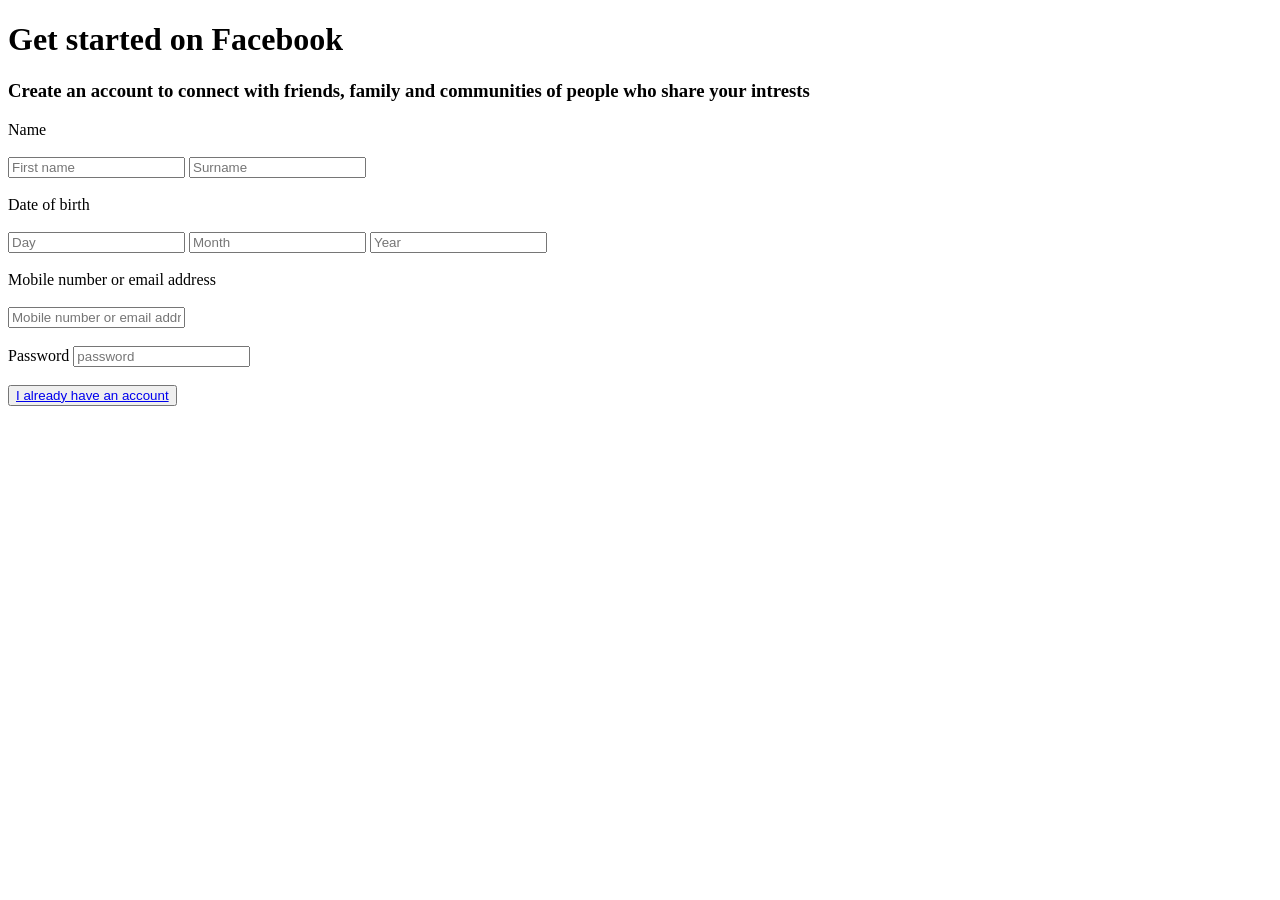
==== createnewaccount.html @ af68011d "Initial commit" ====
<!DOCTYPE html>
<html lang="en">
<head>
    <meta charset="UTF-8">
    <meta name="viewport" content="width=device-width, initial-scale=1.0">
    <title>Document</title>
</head>
<body>
    <h1>Get started on Facebook</h1>
    <h3>Create an account to connect with friends, family and communities of people who share your intrests</h3>
    <label for="">Name</label> <br> <br>
    <input type="text" placeholder="First name">
    <input type="text" placeholder="Surname"> <br> <br>
    <label for="">Date of birth</label> <br> <br>
    <input type="text" placeholder="Day">
    <input type="text" placeholder="Month">
    <input type="text" placeholder="Year"> <br> <br>
    <label for="">Mobile number or email address</label> <br> <br>
    <input type="text" placeholder="Mobile number or email address"> <br> <br>
    <label for="">Password</label> 
    <input type="password" placeholder="password"> <br> <br>

<button><a href="./signin.html">I already have an account</a></button>
</body>
</html>
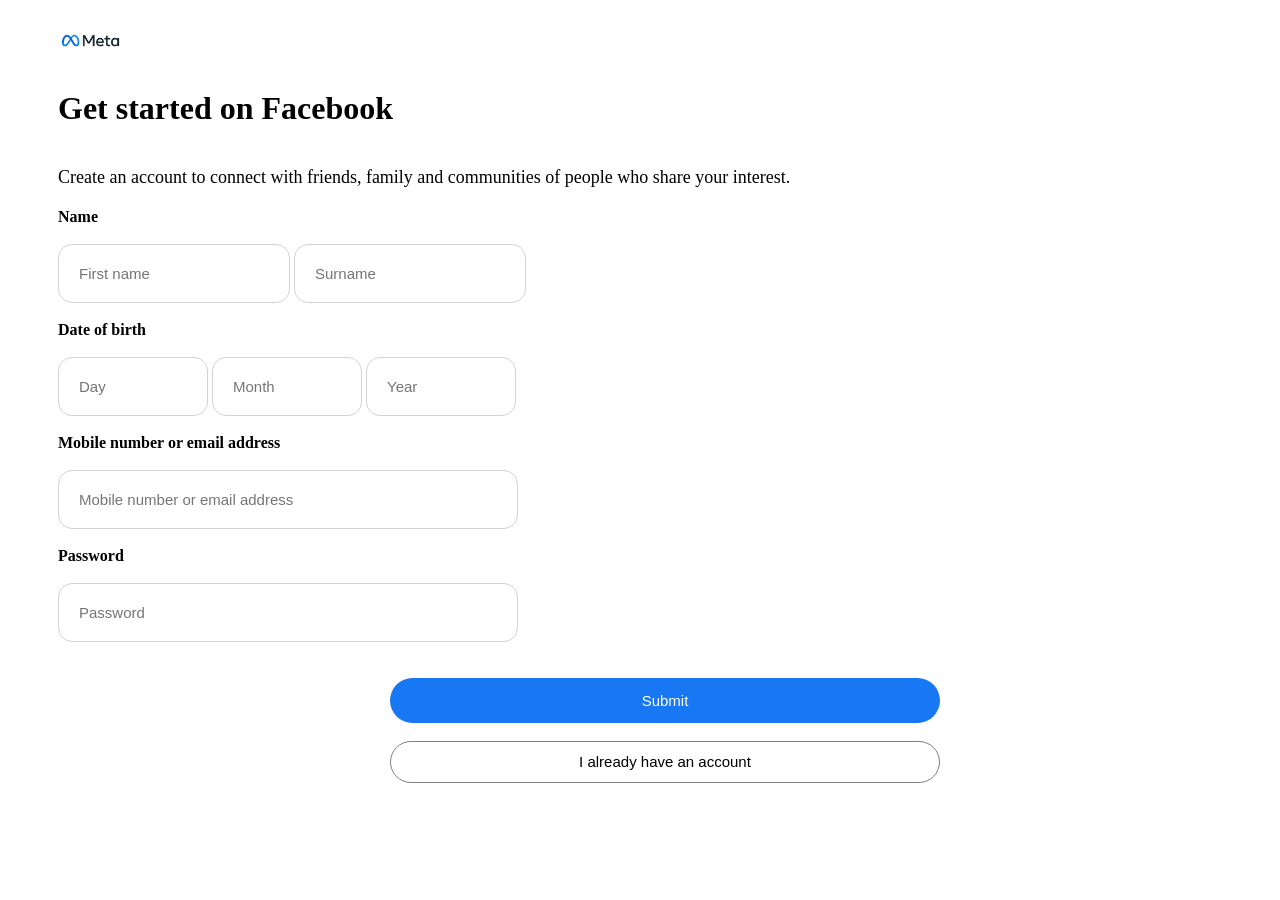
==== commit d10c8c06: "Add initial HTML structure and CSS styles for portfolio website - Created index.html with personal i" ====
--- a/createnewaccount.html
+++ b/createnewaccount.html
@@ -4,22 +4,26 @@
     <meta charset="UTF-8">
     <meta name="viewport" content="width=device-width, initial-scale=1.0">
     <title>Document</title>
+    <link rel="stylesheet" href="style.css">
 </head>
 <body>
-    <h1>Get started on Facebook</h1>
-    <h3>Create an account to connect with friends, family and communities of people who share your intrests</h3>
-    <label for="">Name</label> <br> <br>
-    <input type="text" placeholder="First name">
-    <input type="text" placeholder="Surname"> <br> <br>
-    <label for="">Date of birth</label> <br> <br>
-    <input type="text" placeholder="Day">
-    <input type="text" placeholder="Month">
-    <input type="text" placeholder="Year"> <br> <br>
-    <label for="">Mobile number or email address</label> <br> <br>
-    <input type="text" placeholder="Mobile number or email address"> <br> <br>
-    <label for="">Password</label> 
-    <input type="password" placeholder="password"> <br> <br>
-
-<button><a href="./signin.html">I already have an account</a></button>
+    <form action="" class="create-form">
+    <img src="./images/meta icon 2.png" alt="" class="img-but">
+    <h1 class="get-started">Get started on Facebook</h1>
+    <h3 class="body-create">Create an account to connect with friends, family and communities of people who share your interest.</h3>
+    <label for="" class="bodyhead">Name</label> <br> <br>
+    <input type="text" placeholder="First name" class="fillin-box">
+    <input type="text" placeholder="Surname" class="fillin-box"> <br> <br>
+    <label for="" class="bodyhead">Date of birth</label> <br> <br>
+    <input type="text" placeholder="Day" class="datefillin-box">
+    <input type="text" placeholder="Month"class="datefillin-box">
+    <input type="text" placeholder="Year" class="datefillin-box"> <br> <br>
+    <label for="" class="bodyhead">Mobile number or email address</label> <br> <br>
+    <input type="text" placeholder="Mobile number or email address" class="emailfillin-box"> <br> <br>
+    <label for="" class="bodyhead">Password</label> <br> <br>
+    <input type="password" placeholder="Password" class="password"> <br> <br> <br>
+<center><button type="submit" class="submit"><a href="./signin.html" class="submit-link">Submit</a></button></center> <br>
+<center><button type="submit" class="haveacc"><a href="./signin.html" class="haveacc-link">I already have an account</a></button></center>
+</form>
 </body>
 </html>
--- a/style.css
+++ b/style.css
@@ -0,0 +1,234 @@
+.header{
+    font-family: 'Segoe UI' ;
+    width: 100%;
+    padding: 20px 0 20px 0;
+    box-sizing: border-box;
+}
+.header {
+    margin: 0;
+    font-size: large;
+    font-weight: 500;
+    text-align: left;
+    padding-left: 0px;
+}
+img{
+    width: 100px;
+    height: auto;
+}
+.divider{
+    border: none;
+    border-top: 1px solid #ddd;
+    margin: 10px 0;
+}
+.login-form{
+    width: 550px;
+    margin: 0 auto;
+    display: flex;
+    flex-direction: column;
+}
+.login-input{
+    padding: 20px;
+    margin-bottom: auto;
+    font-size: 15px;
+    font-weight: 500;
+    border: 1px solid lightgray;
+    border-radius: 10px;
+    box-sizing: border-box;
+}
+.login-input:hover{
+    border-color: grey;
+}
+.login-button{
+    padding: 14px;
+    background-color: #1877f2;
+    color: white ;
+    border: none;
+    border-radius: 25px;
+    cursor: pointer;
+}
+.login-button:hover{
+    background-color: #166fe5;
+}
+.forgotten-password{
+    background-color: white;
+    color: black;
+    font-family: 'Segoe UI';
+    font-weight: 500;
+    font-size: medium;
+    width: 550px;
+    padding: 12px;
+    border: 0px solid transparent;
+    border-radius: 25px;
+    transition: o.3s;
+    cursor: pointer;
+    box-sizing: border-box;
+}
+.forgotten-password:hover{
+border-color: #ddd;
+background-color: #f0f2f5;
+}
+.login-link{
+    color: white;
+    font-size: 15px;
+    text-decoration: none;
+}
+.create-link{ 
+    color: #1877f2;
+    font-size: 15px;
+    text-decoration: none;
+}
+.create-button{
+    width: 550px;
+    padding: 12px;
+    background-color: white;
+    color: #1877f2;
+    border: 1px solid ;
+    border-radius: 25px;
+    font-size: medium;
+    font-weight: medium;
+    cursor: pointer;
+    margin: 10px auto 0 auto 0;
+    display: block;
+    text-align: center;
+    transition: 0.3s;
+}
+.create-button:hover{
+    background-color: #e8eef4;
+    border-color: #1877f2;
+}
+.img-but{
+    width: 65px;
+    height: auto;
+    align-items: center;
+}
+.divider-div{
+    border: #ddd;
+    border-top: 1px solid #ddd;
+    margin: 10px 0;
+
+}
+.get-started{
+    font-family: 'Segoe UI' ;
+    width: 100%;
+    padding: 20px 0 20px 0;
+    box-sizing: border-box;
+    margin: 0;
+    font-size: xx-large;
+    font-weight: 600;
+    text-align: left;
+    padding-left: 0px;
+}
+.body-create{
+    font-family: 'Segoe UI' ;
+    width: 100%;
+    padding: 20px 0 20px 0;
+    box-sizing: border-box;
+    margin: 0;
+    font-size: large;
+    font-weight: 400;
+    text-align: left;
+    padding-left: 0px;
+}
+.fillin-box{
+    width: 100;
+    padding: 20px;
+    margin-bottom: auto;
+    font-size: 15px;
+    font-weight: 500;
+    border: 1px solid lightgray;
+    border-radius: 14px;
+    box-sizing: border-box;
+}
+.fillin-box:hover{
+    background-color:white;
+    border-color: black;
+}
+.bodyhead{
+    font-family: 'Segoe UI' ;
+    width: 100%;
+    padding: 20px 0 20px 0;
+    box-sizing: border-box;
+    margin: 0;
+    font-size: medium;
+    font-weight: bolder;
+    text-align: left;
+    padding-left: 0px;
+}
+.haveacc{
+    width: 550px;
+    padding: 11px;
+    background-color: white;
+    color: grey;
+    border: 1px solid ;
+    border-radius: 25px;
+    font-size: medium;
+    font-weight: medium;
+    cursor: pointer;
+    margin: 10px auto 0 auto 0;
+    display: block;
+    text-align: center;
+    transition: 0.3s;
+    text-decoration: none;
+
+}
+.haveacc:hover{
+    background-color: #e8eef4;
+    border-color: grey;
+}
+.haveacc-link{
+    color: black;
+    font-size: 15px;
+    text-decoration: none;
+}
+.emailfillin-box{
+    width: 460px;
+    padding: 20px;
+    margin-bottom: auto;
+    font-size: 15px;
+    font-weight: 500;
+    border: 1px solid lightgray;
+    border-radius: 14px;
+    box-sizing: border-box;
+    
+}
+.datefillin-box{
+    width: 150px;
+    padding: 20px;
+    margin-bottom: auto;
+    font-size: 15px;
+    font-weight: 500;
+    border: 1px solid lightgray;
+    border-radius: 14px;
+    box-sizing: border-box;
+}
+.password{
+    width: 460px;
+    padding: 20px;
+    margin-bottom: auto;
+    font-size: 15px;
+    font-weight: 500;
+    border: 1px solid lightgray;
+    border-radius: 14px;
+    box-sizing: border-box;
+}
+.create-form{
+    margin: 0 auto;
+    padding-left: 50px;
+}
+.submit{
+    padding: 14px;
+    background-color: #1877f2;
+    color: white ;
+    border: none;
+    border-radius: 25px;
+    cursor: pointer;
+    width: 550px;
+}
+.submit-link{
+    color: white;
+    font-size: 15px;
+    text-decoration: none; 
+}
+.submit-link:hover{
+   
+}
